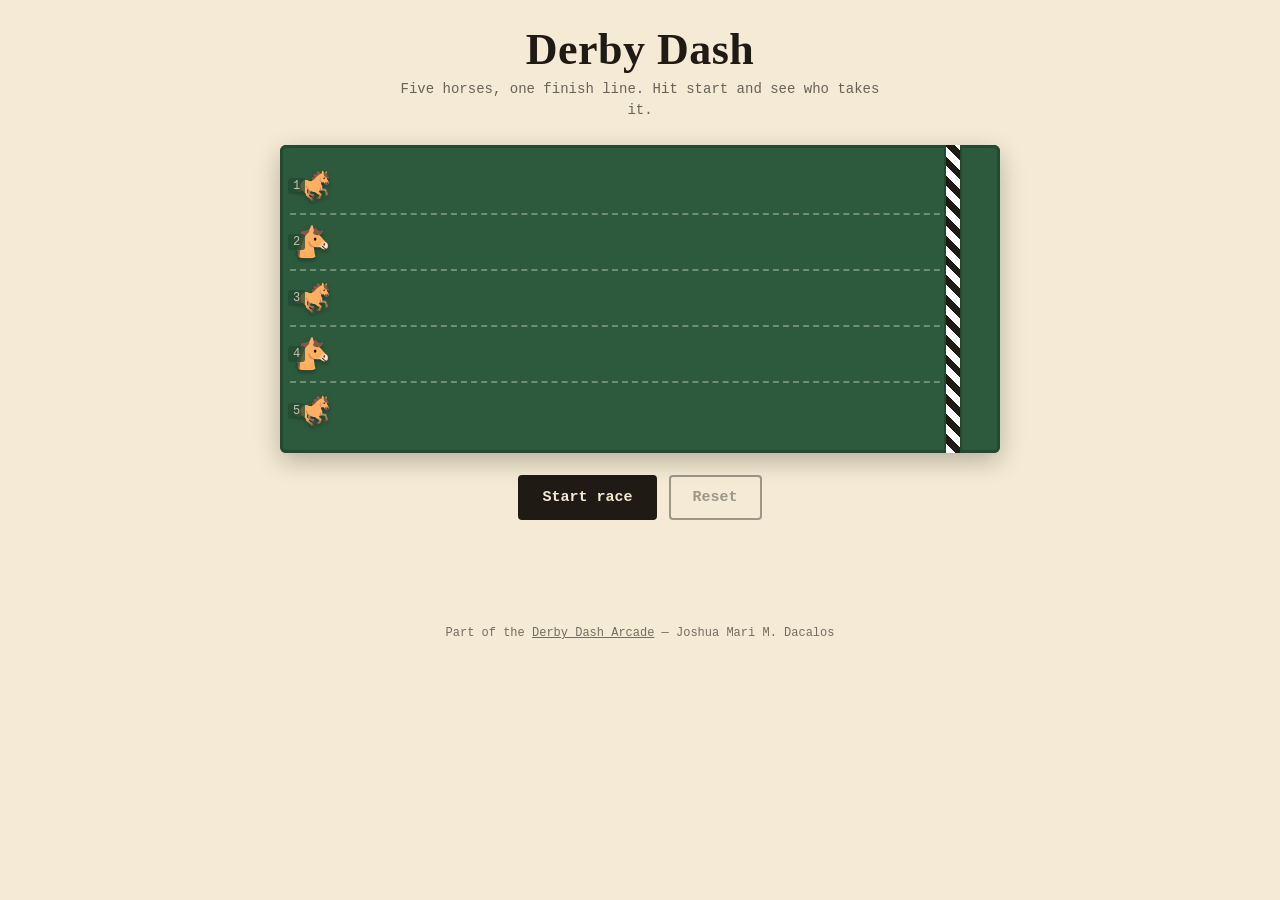
==== games/derby-dash.html @ 56f3a577 "Add files via upload" ====
<!DOCTYPE html>
<html lang="en">
<head>
<meta charset="UTF-8">
<meta name="viewport" content="width=device-width, initial-scale=1, viewport-fit=cover">
<title>Derby Dash</title>
<link rel="stylesheet" href="derby-dash.css">
</head>
<body>

<header class="site-header">
  <h1>Derby Dash</h1>
  <p class="subtitle">Five horses, one finish line. Hit start and see who takes it.</p>
</header>

<main>
  <section class="track-wrap" id="track" aria-label="Race track">
    <div class="finish" aria-hidden="true"></div>
    <!-- lanes injected by derby-dash.js -->
  </section>

  <div class="controls">
    <button id="startBtn" type="button">Start race</button>
    <button id="resetBtn" type="button" disabled>Reset</button>
  </div>

  <p class="status" id="status" role="status" aria-live="polite"></p>
</main>

<footer class="site-footer">
  <p>Part of the <a href="../index.html">Derby Dash Arcade</a> — Joshua Mari M. Dacalos</p>
</footer>

<script src="derby-dash.js"></script>
</body>
</html>
---- games/derby-dash.css ----
:root {
  --track: #2D5A3D;
  --track-dark: #234a31;
  --dirt: #8B5A2B;
  --cream: #F4EAD5;
  --ink: #1F1A14;
  --gold: #C9A227;
  --gold-light: #E6C75A;
}
*, *::before, *::after { box-sizing: border-box; }

html {
  scroll-padding-top: env(safe-area-inset-top, 0px);
}

body {
  margin: 0;
  min-height: 100vh;
  background: var(--cream);
  color: var(--ink);
  font-family: "Courier New", ui-monospace, monospace;
  display: flex;
  flex-direction: column;
  align-items: center;
  padding: 24px 16px 40px;
  padding-top: calc(24px + env(safe-area-inset-top, 0px));
  padding-bottom: calc(40px + env(safe-area-inset-bottom, 0px));
}

@media (prefers-color-scheme: dark) {
  :root:not([data-theme="light"]) {
    --cream: #2a2420;
    --ink: #F4EAD5;
  }
}
:root[data-theme="dark"] {
  --cream: #2a2420;
  --ink: #F4EAD5;
}

.site-header {
  display: flex;
  flex-direction: column;
  align-items: center;
  text-align: center;
}

h1 {
  font-family: Georgia, "Times New Roman", serif;
  font-weight: 700;
  letter-spacing: 0.5px;
  font-size: clamp(28px, 6vw, 44px);
  margin: 0 0 4px;
  color: var(--ink);
}

.subtitle {
  font-size: 14px;
  opacity: 0.65;
  margin: 0 0 24px;
  max-width: 480px;
  text-align: center;
  line-height: 1.5;
}

main {
  width: 100%;
  max-width: 720px;
  display: flex;
  flex-direction: column;
  align-items: center;
}

.track-wrap {
  width: 100%;
  background: var(--track);
  border-radius: 6px;
  padding: 14px 0;
  box-shadow: inset 0 0 0 3px var(--track-dark), 0 8px 24px rgba(0,0,0,0.25);
  position: relative;
  overflow: hidden;
}

.finish {
  position: absolute;
  top: 0;
  bottom: 0;
  right: 40px;
  width: 14px;
  background-image: repeating-linear-gradient(
    45deg,
    #fff 0 7px,
    var(--ink) 7px 14px
  );
  box-shadow: -2px 0 0 var(--track-dark), 2px 0 0 var(--track-dark);
  z-index: 2;
}

.lane {
  position: relative;
  height: 56px;
  margin: 0 40px 0 10px;
  border-bottom: 2px dashed rgba(244,234,213,0.35);
  display: flex;
  align-items: center;
}
.lane:last-child { border-bottom: none; }

.lane-label {
  position: absolute;
  left: -2px;
  font-size: 12px;
  color: var(--cream);
  opacity: 0.75;
  background: var(--track-dark);
  padding: 1px 5px;
  border-radius: 3px;
  z-index: 3;
}

.horse {
  position: absolute;
  left: 4px;
  font-size: 30px;
  transform: scaleX(-1);
  transition: left 0.28s linear;
  filter: drop-shadow(0 2px 2px rgba(0,0,0,0.35));
  will-change: left;
}

.horse.winner {
  animation: bounce 0.5s ease-in-out infinite;
}
@keyframes bounce {
  0%, 100% { transform: scaleX(-1) translateY(0); }
  50% { transform: scaleX(-1) translateY(-6px); }
}

.controls {
  display: flex;
  gap: 12px;
  margin-top: 22px;
  flex-wrap: wrap;
  justify-content: center;
}

button {
  font-family: inherit;
  font-size: 15px;
  font-weight: 700;
  padding: 12px 22px;
  border-radius: 4px;
  border: 2px solid var(--ink);
  background: var(--cream);
  color: var(--ink);
  cursor: pointer;
  transition: transform 0.1s ease, background 0.15s ease;
}
button:hover:not(:disabled) { background: var(--gold-light); }
button:active:not(:disabled) { transform: scale(0.97); }
button:disabled { opacity: 0.4; cursor: not-allowed; }
button:focus-visible {
  outline: 3px solid var(--gold);
  outline-offset: 2px;
}

#startBtn {
  background: var(--ink);
  color: var(--cream);
  border-color: var(--ink);
}
#startBtn:hover:not(:disabled) { background: #3a2f24; }

.status {
  margin-top: 18px;
  min-height: 28px;
  font-family: Georgia, serif;
  font-size: 20px;
  font-weight: 700;
  text-align: center;
  color: var(--gold);
}

.site-footer {
  margin-top: 28px;
  font-size: 12px;
  opacity: 0.6;
  text-align: center;
}
.site-footer a { color: inherit; }

@media (prefers-reduced-motion: reduce) {
  .horse { transition: none; }
  .horse.winner { animation: none; }
}

@media (max-width: 480px) {
  .horse { font-size: 24px; }
  .lane { height: 46px; margin: 0 34px 0 6px; }
  .finish { right: 32px; width: 10px; }
}
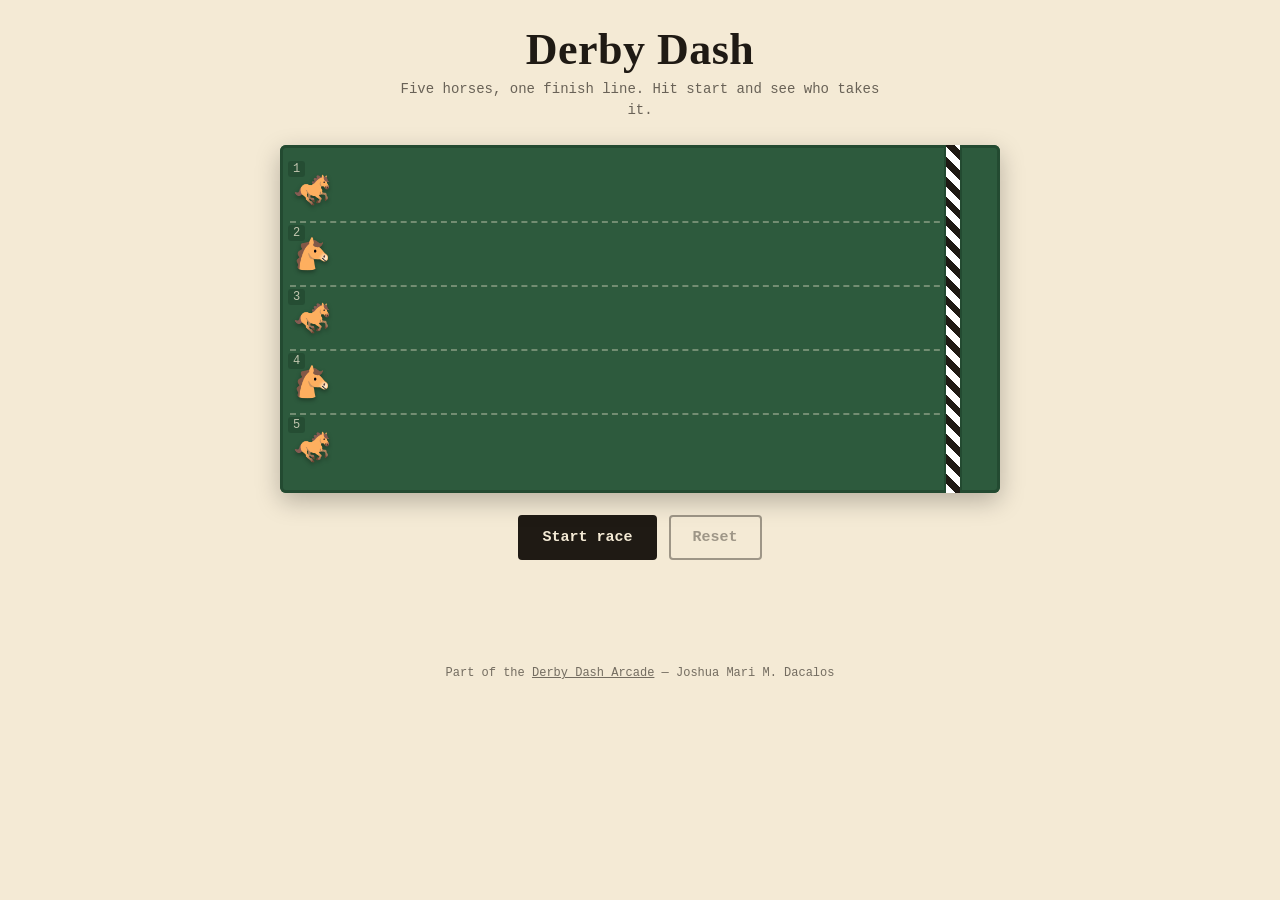
==== commit 42ce7103: "Add files via upload" ====
--- a/games/derby-dash.html
+++ b/games/derby-dash.html
@@ -31,6 +31,7 @@
   <p>Part of the <a href="../index.html">Derby Dash Arcade</a> — Joshua Mari M. Dacalos</p>
 </footer>
 
+<script src="sprites.js"></script>
 <script src="derby-dash.js"></script>
 </body>
 </html>
--- a/games/derby-dash.css
+++ b/games/derby-dash.css
@@ -6,6 +6,7 @@
   --ink: #1F1A14;
   --gold: #C9A227;
   --gold-light: #E6C75A;
+  --sprite-h: 56px; /* height of the PNG horses; width follows each image's aspect ratio */
 }
 *, *::before, *::after { box-sizing: border-box; }
 
@@ -98,7 +99,7 @@
 
 .lane {
   position: relative;
-  height: 56px;
+  height: 64px;
   margin: 0 40px 0 10px;
   border-bottom: 2px dashed rgba(244,234,213,0.35);
   display: flex;
@@ -109,6 +110,7 @@
 .lane-label {
   position: absolute;
   left: -2px;
+  top: 2px;
   font-size: 12px;
   color: var(--cream);
   opacity: 0.75;
@@ -119,21 +121,38 @@
 }
 
 .horse {
+  --flip: -1; /* emoji face left, so they're mirrored */
   position: absolute;
   left: 4px;
   font-size: 30px;
-  transform: scaleX(-1);
+  transform: scaleX(var(--flip));
   transition: left 0.28s linear;
   filter: drop-shadow(0 2px 2px rgba(0,0,0,0.35));
   will-change: left;
 }
 
+/* PNG sprites: not mirrored by default. If your art faces left, change --flip to -1. */
+.horse.sprite {
+  --flip: 1;
+  line-height: 0;
+}
+.horse img {
+  display: block;
+  height: var(--sprite-h);
+  width: auto;
+  max-width: 96px;
+  object-fit: contain;
+  pointer-events: none;
+  user-select: none;
+  -webkit-user-drag: none;
+}
+
 .horse.winner {
   animation: bounce 0.5s ease-in-out infinite;
 }
 @keyframes bounce {
-  0%, 100% { transform: scaleX(-1) translateY(0); }
-  50% { transform: scaleX(-1) translateY(-6px); }
+  0%, 100% { transform: scaleX(var(--flip)) translateY(0); }
+  50% { transform: scaleX(var(--flip)) translateY(-6px); }
 }
 
 .controls {
@@ -195,7 +214,8 @@
 }
 
 @media (max-width: 480px) {
+  :root { --sprite-h: 44px; }
   .horse { font-size: 24px; }
-  .lane { height: 46px; margin: 0 34px 0 6px; }
+  .lane { height: 52px; margin: 0 34px 0 6px; }
   .finish { right: 32px; width: 10px; }
 }
